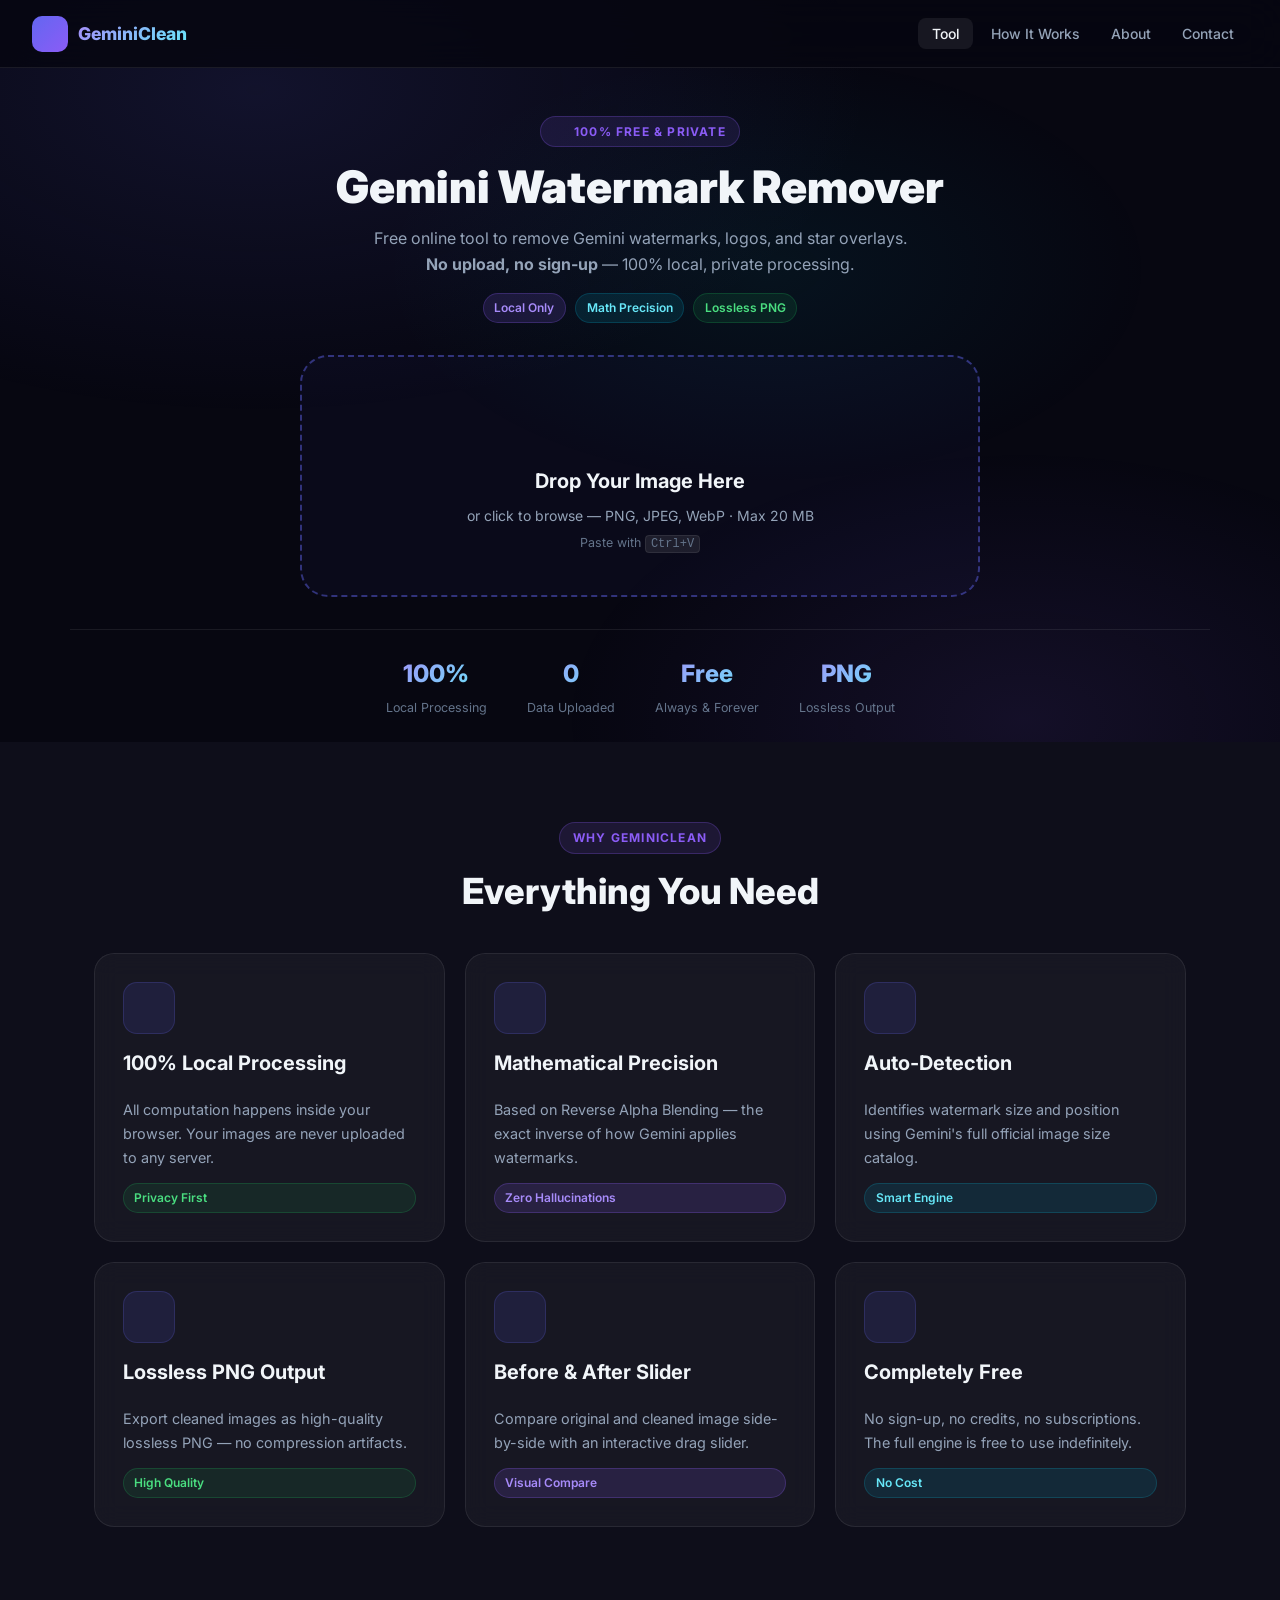
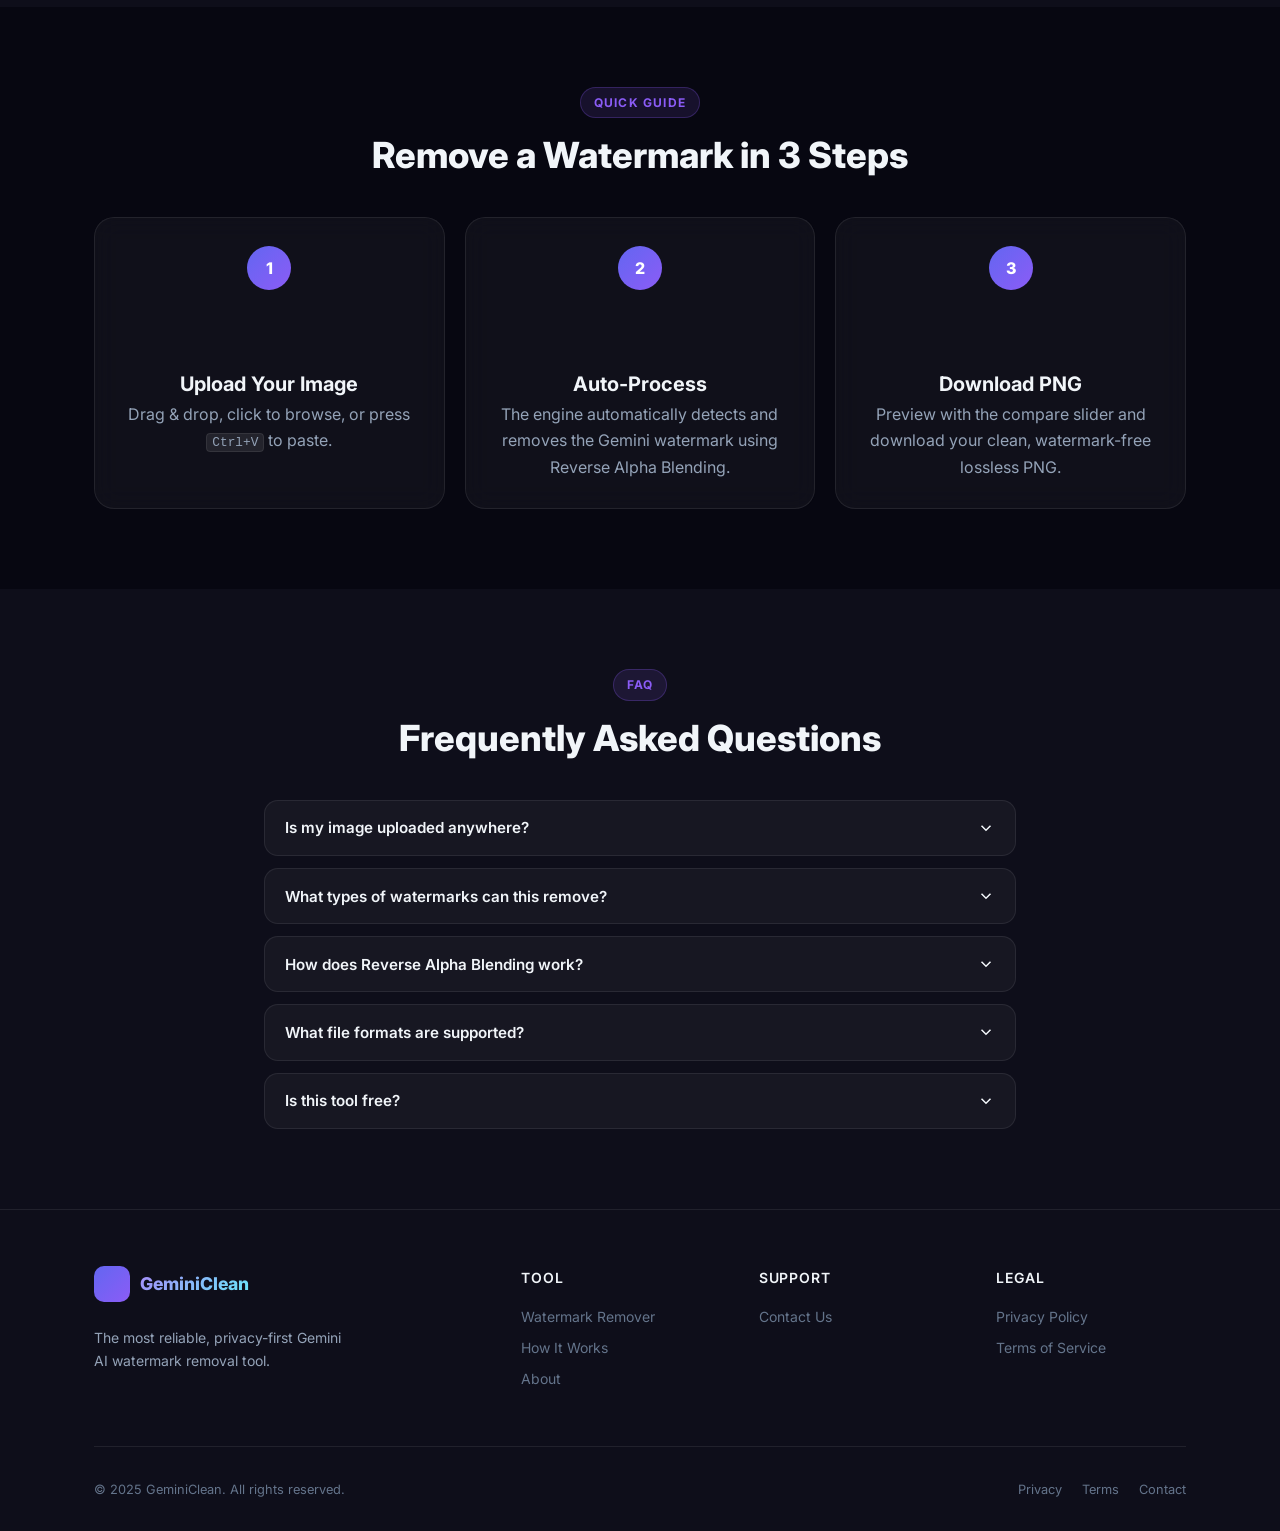
==== index.html @ 09770ba4 "Initial commit: GeminiClean watermark remover — production ready" ====
<!DOCTYPE html>
<html lang="en">
<head>
  <meta charset="UTF-8" />
  <meta name="viewport" content="width=device-width, initial-scale=1.0" />
  <title>Gemini Watermark Remover — Free Online Tool | 100% Local Processing</title>
  <meta name="description" content="Remove Google Gemini AI watermarks from your images instantly. 100% browser-side processing — your images never leave your device. Free, no sign-up." />
  <meta name="keywords" content="gemini watermark remover, remove gemini watermark, google gemini image, ai watermark remover, free watermark tool" />
  <link rel="canonical" href="https://geminiclean.online/" />
  <meta property="og:type" content="website" />
  <meta property="og:url" content="https://geminiclean.online/" />
  <meta property="og:title" content="Gemini Watermark Remover — Free Online Tool" />
  <meta property="og:description" content="Remove Google Gemini AI watermarks instantly. 100% local processing. No uploads. Free." />
  <script type="application/ld+json">{"@context":"https://schema.org","@type":"WebApplication","name":"Gemini Watermark Remover","url":"https://geminiclean.online","description":"Free online tool to remove Google Gemini AI watermarks. 100% client-side.","applicationCategory":"UtilitiesApplication","operatingSystem":"Any","offers":{"@type":"Offer","price":"0","priceCurrency":"USD"}}</script>
  <link rel="stylesheet" href="css/style.css" />
  <link rel="icon" href="images/favicon.ico" />
  <script src="https://cdn.lordicon.com/lordicon.js"></script>
  <style>
    /* ── Tool hero layout ── */
    .tool-hero { padding: 3rem 0 0; text-align: center; }
    .tool-hero h1 { font-size: clamp(1.8rem, 4vw, 2.8rem); margin-bottom: 0.75rem; }
    .tool-hero .sub { max-width: 580px; margin: 0 auto 0.5rem; font-size: 1rem; }
    .tool-hero .badges { display:flex; gap:0.6rem; justify-content:center; flex-wrap:wrap; margin:1rem 0 2rem; }

    /* ── Upload zone ── */
    #uploadArea {
      border: 2px dashed rgba(99,102,241,0.45);
      border-radius: var(--radius-xl);
      padding: 2.5rem 2rem;
      text-align: center;
      cursor: pointer;
      transition: var(--transition);
      background: rgba(99,102,241,0.04);
      max-width: 680px;
      margin: 0 auto;
    }
    #uploadArea:hover, #uploadArea.dragover {
      border-color: var(--indigo);
      background: rgba(99,102,241,0.09);
      box-shadow: var(--shadow-glow);
    }
    /* Hide native file-input — engine clicks it via uploadArea click */
    #fileInput { display: none !important; }
    #uploadArea h3 { margin: 0.75rem 0 0.35rem; color: var(--text-primary); }
    .paste-hint { font-size: 0.78rem; color: var(--text-muted); margin-top: 0.4rem; }
    /* When result is shown, hide upload zone */
    body.has-result #uploadArea { display: none; }

    /* ── Stats bar ── */
    .stats-bar { display:flex; justify-content:center; gap:2.5rem; flex-wrap:wrap; padding:1.5rem 0; border-top:1px solid var(--border); margin-top:2rem; }
    .stats-bar .stat { text-align:center; }
    .stats-bar .stat-num { font-size:1.5rem; font-weight:800; }
    .stats-bar .stat-label { font-size:0.78rem; color:var(--text-muted); }

    /* ── Result panel ── */
    #singlePreview { margin-top: 1.5rem; max-width: 860px; margin-left: auto; margin-right: auto; }
    .compare-panel {
      border-radius: var(--radius-xl);
      overflow: hidden;
      border: 1px solid var(--border);
      background: var(--bg-secondary);
      box-shadow: var(--shadow-card);
      user-select: none;
    }

    /* ── Comparison slider — critical fix ── */
    #comparisonContainer {
      position: relative;
      /* inline-block so it exactly hugs the originalImage dimensions */
      display: block;
      overflow: hidden;
      max-height: 520px;
      background: repeating-conic-gradient(#1a1a2e 0% 25%, #0e0e1a 25% 50%) 0 0 / 20px 20px;
      text-align: center; /* center inline-block child */
    }
    /* originalImage sets the container dimensions */
    #originalImage {
      display: block;
      width: 100%;
      max-height: 520px;
      height: auto;
      object-fit: contain;
      object-position: center;
    }
    /* processedOverlay clips the left portion showing the 'After' */
    #processedOverlay {
      position: absolute;
      top: 0; left: 0;
      height: 100%;
      overflow: hidden;
      border-right: 2px solid rgba(255,255,255,0.85);
      box-shadow: 2px 0 12px rgba(0,0,0,0.4);
      /* width is set to 50% by engine inline style — keep it */
    }
    /* processedImage must match originalImage rendered size exactly */
    #processedImage {
      display: block;
      /* engine sets this via inline style width — we also enforce it */
      max-width: none;
      height: 100%;
      /* object-fit contain centres it like originalImage */
      object-fit: contain;
      object-position: center;
    }
    /* Slider drag handle */
    #sliderHandle {
      position: absolute;
      top: 0; bottom: 0;
      width: 44px; margin-left: -22px;
      z-index: 20; cursor: col-resize;
      display: flex; align-items: center; justify-content: center;
    }
    .knob {
      width: 40px; height: 40px; background: #fff; border-radius: 50%;
      box-shadow: 0 2px 16px rgba(0,0,0,0.55);
      display: flex; align-items: center; justify-content: center;
      border: 2px solid rgba(99,102,241,0.4);
    }
    .compare-label {
      position: absolute; top: 12px; font-size: 0.72rem; font-weight: 700;
      background: rgba(0,0,0,0.6); color: #fff; padding: 3px 10px;
      border-radius: 20px; pointer-events: none; z-index: 30;
      backdrop-filter: blur(4px); letter-spacing: 0.04em;
    }
    .compare-label-before { right: 12px; }
    .compare-label-after  { left: 12px; }

    /* ── Action bar ── */
    .result-bar {
      display: flex; align-items: center; gap: 0.75rem;
      padding: 0.85rem 1.25rem;
      background: rgba(0,0,0,0.35); border-top: 1px solid var(--border);
      flex-wrap: wrap;
    }
    /* Hide the Chinese info spans the engine populates */
    #originalInfo, #processedInfo { display: none !important; }
    #statusMessage {
      flex: 1; font-size: 0.8rem; color: var(--text-muted);
      white-space: nowrap; overflow: hidden; text-overflow: ellipsis;
    }
    #copyBtn, #downloadBtn, #resetBtn {
      display: inline-flex !important; /* override engine hiding */
      align-items: center; gap: 6px;
      font-family: 'Inter', sans-serif; font-size: 0.82rem; font-weight: 600;
      padding: 0.5rem 1.1rem; border-radius: var(--radius-md);
      cursor: pointer; transition: var(--transition); border: none;
      white-space: nowrap;
    }
    /* Engine sets display:none via inline style — use visibility trick when hidden */
    #copyBtn[style*="display: none"],
    #downloadBtn[style*="display: none"] { display: none !important; }
    #copyBtn    { background: rgba(99,102,241,0.18); color: #a78bfa; border: 1px solid rgba(99,102,241,0.3); }
    #downloadBtn{ background: var(--grad-btn); color: #fff; }
    #resetBtn   { background: rgba(255,255,255,0.06); color: var(--text-secondary); border: 1px solid var(--border); }
    #copyBtn:hover    { background: rgba(99,102,241,0.32); }
    #downloadBtn:hover{ transform: translateY(-1px); box-shadow: 0 6px 20px rgba(99,102,241,0.5); }
    #resetBtn:hover   { background: rgba(255,255,255,0.12); color: var(--text-primary); }

    /* ── Loading overlay ── */
    #loadingOverlay {
      position: fixed; inset: 0; background: rgba(7,7,17,0.82);
      backdrop-filter: blur(8px); z-index: 9000;
      display: none; align-items: center; justify-content: center;
      flex-direction: column; gap: 1rem;
    }
    #loadingOverlay.active, #loadingOverlay:not(.hidden) { display: flex; }
    .spinner {
      width: 52px; height: 52px; border-radius: 50%;
      border: 3px solid rgba(99,102,241,0.2);
      border-top-color: #6366f1;
      animation: spin 0.8s linear infinite;
    }
    @keyframes spin { to { transform: rotate(360deg); } }

    /* ══ PREVIEW CARD ══ */
    #previewCard { max-width: 680px; margin: 0 auto; }
    .pcard {
      position: relative;
      background: rgba(255,255,255,0.06);
      border: 1px solid rgba(255,255,255,0.12);
      border-radius: 20px;
      overflow: hidden;
      box-shadow: 0 24px 64px rgba(0,0,0,0.5);
      backdrop-filter: blur(12px);
    }
    /* Close × button */
    .pcard-close {
      position: absolute; top: 12px; right: 12px; z-index: 10;
      width: 32px; height: 32px; border-radius: 50%;
      background: rgba(0,0,0,0.5); border: none; cursor: pointer;
      display: flex; align-items: center; justify-content: center;
      color: #fff; transition: background 0.2s;
    }
    .pcard-close:hover { background: rgba(239,68,68,0.75); }
    /* Image area */
    .pcard-img-wrap {
      position: relative;
      background: repeating-conic-gradient(#111 0% 25%, #1a1a1a 25% 50%) 0 0 / 16px 16px;
      min-height: 220px;
      display: flex; align-items: center; justify-content: center;
      overflow: hidden;
    }
    #pcardDisplay {
      display: block; max-width: 100%; max-height: 520px;
      height: auto; object-fit: contain;
    }
    /* In-card processing overlay */
    .pcard-processing {
      position: absolute; inset: 0;
      background: rgba(7,7,17,0.72); backdrop-filter: blur(4px);
      display: flex; flex-direction: column;
      align-items: center; justify-content: center; gap: 12px;
      color: var(--text-secondary); font-size: 0.875rem;
    }
    .pcard-spinner {
      width: 40px; height: 40px; border-radius: 50%;
      border: 3px solid rgba(99,102,241,0.25);
      border-top-color: #6366f1;
      animation: spin 0.75s linear infinite;
    }
    /* Before / After toggle */
    .pcard-toggle {
      display: flex; align-items: center; justify-content: center;
      gap: 6px; padding: 12px 16px;
      background: rgba(0,0,0,0.2); border-top: 1px solid rgba(255,255,255,0.06);
    }
    .pcard-toggle-btn {
      padding: 6px 22px; border-radius: 20px;
      font-size: 0.82rem; font-weight: 600; cursor: pointer;
      border: 1px solid rgba(255,255,255,0.15);
      background: transparent; color: var(--text-secondary);
      transition: all 0.2s;
    }
    .pcard-toggle-btn.active {
      background: #fff; color: #111; border-color: transparent;
    }
    /* Action buttons row */
    .pcard-actions {
      display: flex; align-items: center; justify-content: center;
      gap: 10px; padding: 14px 16px; flex-wrap: wrap;
      background: rgba(0,0,0,0.25); border-top: 1px solid rgba(255,255,255,0.06);
    }
    .pcard-btn {
      display: inline-flex; align-items: center; gap: 7px;
      padding: 9px 18px; border-radius: 10px; font-size: 0.83rem;
      font-weight: 600; cursor: pointer; transition: all 0.2s;
      border: 1px solid rgba(255,255,255,0.12);
      background: rgba(255,255,255,0.07); color: var(--text-primary);
      font-family: 'Inter', sans-serif;
    }
    .pcard-btn:hover { background: rgba(255,255,255,0.14); transform: translateY(-1px); }
    .pcard-btn-primary {
      background: var(--grad-btn); color: #fff; border-color: transparent;
    }
    .pcard-btn-primary:hover { box-shadow: 0 6px 20px rgba(99,102,241,0.45); }


  </style>

</head>
<body>
<div class="bg-mesh"></div>

<!-- NAVBAR -->
<nav class="navbar" role="navigation" aria-label="Main navigation">
  <a href="index.html" class="nav-logo">
    <div class="nav-logo-icon">
      <lord-icon src="https://cdn.lordicon.com/dxjqoygy.json" trigger="loop" delay="2000" colors="primary:#ffffff" style="width:22px;height:22px"></lord-icon>
    </div>
    <span>GeminiClean</span>
  </a>
  <ul class="nav-links" id="navLinks" role="list">
    <li><a href="index.html" class="active">Tool</a></li>
    <li><a href="how-it-works.html">How It Works</a></li>
    <li><a href="about.html">About</a></li>
    <li><a href="contact.html">Contact</a></li>
  </ul>
  <button class="nav-hamburger" id="navHamburger" aria-label="Toggle menu"><span></span><span></span><span></span></button>
</nav>

<main class="page-wrap" id="mainContent">

  <!-- ══ HERO ══ -->
  <section class="tool-hero container" aria-labelledby="heroHeading">
    <div class="animate-fade-up">
      <span class="section-label">
        <lord-icon src="https://cdn.lordicon.com/dxjqoygy.json" trigger="loop" delay="3000" colors="primary:#a78bfa" style="width:14px;height:14px"></lord-icon>
        100% Free &amp; Private
      </span>
    </div>
    <h1 id="heroHeading" class="animate-fade-up delay-1">Gemini Watermark Remover</h1>
    <p class="sub animate-fade-up delay-2">
      Free online tool to remove Gemini watermarks, logos, and star overlays.<br>
      <strong>No upload, no sign-up</strong> — 100% local, private processing.
    </p>
    <div class="badges animate-fade-up delay-3">
      <span class="badge badge-purple">Local Only</span>
      <span class="badge badge-cyan">Math Precision</span>
      <span class="badge badge-green">Lossless PNG</span>
    </div>

    <!-- ══ UPLOAD ZONE — id="uploadArea" required by engine ══ -->
    <div id="uploadArea" class="animate-fade-up delay-4" role="button" tabindex="0" aria-label="Upload image to remove Gemini watermark">
      <input type="file" id="fileInput" accept="image/jpeg,image/png,image/webp" aria-label="Select image file" />
      <lord-icon src="https://cdn.lordicon.com/wloilxuq.json" trigger="hover" colors="primary:#6366f1,secondary:#8b5cf6" style="width:56px;height:56px;margin:0 auto;pointer-events:none;"></lord-icon>
      <h3>Drop Your Image Here</h3>
      <p style="font-size:0.875rem;color:var(--text-secondary);">or click to browse — PNG, JPEG, WebP · Max 20 MB</p>
      <p class="paste-hint">Paste with <kbd style="background:rgba(255,255,255,0.08);border:1px solid var(--border);border-radius:4px;padding:1px 5px;font-size:0.75rem;">Ctrl+V</kbd></p>
    </div>

    <!-- ══ Engine DOM (hidden — engine needs these IDs) ══ -->
    <div id="singlePreview" style="display:none; position:absolute; pointer-events:none; opacity:0; width:1px; height:1px; overflow:hidden;">
      <img id="originalImage" alt="" />
      <div id="processedOverlay" style="width:50%;">
        <img id="processedImage" alt="" />
      </div>
      <div id="sliderHandle" style="left:50%;"></div>
      <span id="originalInfo"></span>
      <span id="processedInfo"></span>
      <span id="statusMessage"></span>
      <button id="copyBtn">Copy</button>
      <button id="downloadBtn">Download</button>
      <button id="resetBtn">Reset</button>
    </div>

    <!-- ══ OUR BEAUTIFUL PREVIEW CARD (replaces upload zone visually) ══ -->
    <div id="previewCard" style="display:none;" class="animate-fade-up">
      <div class="pcard">
        <!-- Close / reset button -->
        <button class="pcard-close" id="pcardClose" title="Remove image">
          <svg width="16" height="16" viewBox="0 0 24 24" fill="none" stroke="currentColor" stroke-width="2.5"><line x1="18" y1="6" x2="6" y2="18"/><line x1="6" y1="6" x2="18" y2="18"/></svg>
        </button>
        <!-- Image display area -->
        <div class="pcard-img-wrap" id="pcardImgWrap">
          <img id="pcardDisplay" alt="Image preview" draggable="false" />
          <!-- Processing spinner inside card -->
          <div class="pcard-processing" id="pcardProcessing">
            <div class="pcard-spinner"></div>
            <span>Removing watermark…</span>
          </div>
        </div>
        <!-- Before / After toggle -->
        <div class="pcard-toggle" id="pcardToggle" style="display:none;">
          <button class="pcard-toggle-btn active" id="pcardBefore" data-mode="before">Before</button>
          <button class="pcard-toggle-btn" id="pcardAfter" data-mode="after">After</button>
        </div>
        <!-- Action buttons -->
        <div class="pcard-actions" id="pcardActions" style="display:none;">
          <button class="pcard-btn pcard-btn-primary" id="pcardDownload">
            <svg width="16" height="16" viewBox="0 0 24 24" fill="none" stroke="currentColor" stroke-width="2"><path d="M21 15v4a2 2 0 01-2 2H5a2 2 0 01-2-2v-4"/><polyline points="7 10 12 15 17 10"/><line x1="12" y1="15" x2="12" y2="3"/></svg>
            Free download
          </button>
          <button class="pcard-btn" id="pcardCopy">
            <svg width="16" height="16" viewBox="0 0 24 24" fill="none" stroke="currentColor" stroke-width="2"><rect x="9" y="9" width="13" height="13" rx="2"/><path d="M5 15H4a2 2 0 01-2-2V4a2 2 0 012-2h9a2 2 0 012 2v1"/></svg>
            Copy image
          </button>
          <button class="pcard-btn" id="pcardAddMore">
            <svg width="16" height="16" viewBox="0 0 24 24" fill="none" stroke="currentColor" stroke-width="2"><line x1="12" y1="5" x2="12" y2="19"/><line x1="5" y1="12" x2="19" y2="12"/></svg>
            Add more
          </button>
        </div>
      </div>
    </div>

    <!-- Stats -->
    <div class="stats-bar animate-fade-up">
      <div class="stat"><div class="stat-num gradient-text">100%</div><div class="stat-label">Local Processing</div></div>
      <div class="stat"><div class="stat-num gradient-text">0</div><div class="stat-label">Data Uploaded</div></div>
      <div class="stat"><div class="stat-num gradient-text">Free</div><div class="stat-label">Always &amp; Forever</div></div>
      <div class="stat"><div class="stat-num gradient-text">PNG</div><div class="stat-label">Lossless Output</div></div>
    </div>
  </section>

  <!-- ══ FEATURES ══ -->
  <section class="section" style="background:var(--bg-secondary);" aria-labelledby="featuresHeading">
    <div class="container">
      <div style="text-align:center;margin-bottom:2.5rem;">
        <span class="section-label">Why GeminiClean</span>
        <h2 id="featuresHeading">Everything You Need</h2>
      </div>
      <div class="feature-grid">
        <div class="glass-card feature-card reveal">
          <div class="feature-icon-wrap"><lord-icon src="https://cdn.lordicon.com/ndydpcaq.json" trigger="hover" colors="primary:#6366f1" style="width:28px;height:28px"></lord-icon></div>
          <h3>100% Local Processing</h3>
          <p>All computation happens inside your browser. Your images are never uploaded to any server.</p>
          <span class="badge badge-green">Privacy First</span>
        </div>
        <div class="glass-card feature-card reveal delay-1">
          <div class="feature-icon-wrap"><lord-icon src="https://cdn.lordicon.com/dxjqoygy.json" trigger="hover" colors="primary:#8b5cf6" style="width:28px;height:28px"></lord-icon></div>
          <h3>Mathematical Precision</h3>
          <p>Based on Reverse Alpha Blending — the exact inverse of how Gemini applies watermarks.</p>
          <span class="badge badge-purple">Zero Hallucinations</span>
        </div>
        <div class="glass-card feature-card reveal delay-2">
          <div class="feature-icon-wrap"><lord-icon src="https://cdn.lordicon.com/hwjcdmbl.json" trigger="hover" colors="primary:#06b6d4" style="width:28px;height:28px"></lord-icon></div>
          <h3>Auto-Detection</h3>
          <p>Identifies watermark size and position using Gemini's full official image size catalog.</p>
          <span class="badge badge-cyan">Smart Engine</span>
        </div>
        <div class="glass-card feature-card reveal">
          <div class="feature-icon-wrap"><lord-icon src="https://cdn.lordicon.com/xcrjfuzb.json" trigger="hover" colors="primary:#6366f1" style="width:28px;height:28px"></lord-icon></div>
          <h3>Lossless PNG Output</h3>
          <p>Export cleaned images as high-quality lossless PNG — no compression artifacts.</p>
          <span class="badge badge-green">High Quality</span>
        </div>
        <div class="glass-card feature-card reveal delay-1">
          <div class="feature-icon-wrap"><lord-icon src="https://cdn.lordicon.com/rqsvgwti.json" trigger="hover" colors="primary:#8b5cf6" style="width:28px;height:28px"></lord-icon></div>
          <h3>Before &amp; After Slider</h3>
          <p>Compare original and cleaned image side-by-side with an interactive drag slider.</p>
          <span class="badge badge-purple">Visual Compare</span>
        </div>
        <div class="glass-card feature-card reveal delay-2">
          <div class="feature-icon-wrap"><lord-icon src="https://cdn.lordicon.com/oqdmuxru.json" trigger="hover" colors="primary:#06b6d4" style="width:28px;height:28px"></lord-icon></div>
          <h3>Completely Free</h3>
          <p>No sign-up, no credits, no subscriptions. The full engine is free to use indefinitely.</p>
          <span class="badge badge-cyan">No Cost</span>
        </div>
      </div>
    </div>
  </section>

  <!-- ══ HOW TO USE ══ -->
  <section class="section" aria-labelledby="stepsHeading">
    <div class="container">
      <div style="text-align:center;margin-bottom:2.5rem;">
        <span class="section-label">Quick Guide</span>
        <h2 id="stepsHeading">Remove a Watermark in 3 Steps</h2>
      </div>
      <div class="steps-grid">
        <div class="glass-card step-card reveal">
          <div class="step-number">1</div>
          <lord-icon src="https://cdn.lordicon.com/wloilxuq.json" trigger="in" colors="primary:#6366f1" style="width:48px;height:48px;margin:0 auto 0.85rem;"></lord-icon>
          <h3>Upload Your Image</h3>
          <p>Drag &amp; drop, click to browse, or press <kbd style="background:rgba(255,255,255,0.08);border:1px solid var(--border);border-radius:4px;padding:1px 5px;font-size:0.8rem;">Ctrl+V</kbd> to paste.</p>
        </div>
        <div class="glass-card step-card reveal delay-1">
          <div class="step-number">2</div>
          <lord-icon src="https://cdn.lordicon.com/dxjqoygy.json" trigger="in" delay="300" colors="primary:#8b5cf6" style="width:48px;height:48px;margin:0 auto 0.85rem;"></lord-icon>
          <h3>Auto-Process</h3>
          <p>The engine automatically detects and removes the Gemini watermark using Reverse Alpha Blending.</p>
        </div>
        <div class="glass-card step-card reveal delay-2">
          <div class="step-number">3</div>
          <lord-icon src="https://cdn.lordicon.com/xcrjfuzb.json" trigger="in" delay="600" colors="primary:#06b6d4" style="width:48px;height:48px;margin:0 auto 0.85rem;"></lord-icon>
          <h3>Download PNG</h3>
          <p>Preview with the compare slider and download your clean, watermark-free lossless PNG.</p>
        </div>
      </div>
    </div>
  </section>

  <!-- ══ FAQ ══ -->
  <section class="section" style="background:var(--bg-secondary);" aria-labelledby="faqHeading">
    <div class="container" style="max-width:800px;">
      <div style="text-align:center;margin-bottom:2.5rem;">
        <span class="section-label">FAQ</span>
        <h2 id="faqHeading">Frequently Asked Questions</h2>
      </div>
      <div class="faq-list">
        <div class="faq-item">
          <button class="faq-question" aria-expanded="false">Is my image uploaded anywhere?<svg class="faq-chevron" width="18" height="18" viewBox="0 0 24 24" fill="none" stroke="currentColor" stroke-width="2"><polyline points="6 9 12 15 18 9"/></svg></button>
          <div class="faq-answer"><p>No. All processing happens 100% inside your browser using Canvas API and Web Workers. Your images never leave your device.</p></div>
        </div>
        <div class="faq-item">
          <button class="faq-question" aria-expanded="false">What types of watermarks can this remove?<svg class="faq-chevron" width="18" height="18" viewBox="0 0 24 24" fill="none" stroke="currentColor" stroke-width="2"><polyline points="6 9 12 15 18 9"/></svg></button>
          <div class="faq-answer"><p>This specifically targets the visible semi-transparent Google Gemini sparkle watermark in the bottom-right corner of Gemini-generated images. It does not remove invisible SynthID watermarks.</p></div>
        </div>
        <div class="faq-item">
          <button class="faq-question" aria-expanded="false">How does Reverse Alpha Blending work?<svg class="faq-chevron" width="18" height="18" viewBox="0 0 24 24" fill="none" stroke="currentColor" stroke-width="2"><polyline points="6 9 12 15 18 9"/></svg></button>
          <div class="faq-answer"><p>Gemini applies its watermark using: <code>watermarked = α × logo + (1−α) × original</code>. Since the logo and alpha are known, we solve: <code>original = (watermarked − α × logo) / (1−α)</code>. Mathematically exact — not AI-guessing.</p></div>
        </div>
        <div class="faq-item">
          <button class="faq-question" aria-expanded="false">What file formats are supported?<svg class="faq-chevron" width="18" height="18" viewBox="0 0 24 24" fill="none" stroke="currentColor" stroke-width="2"><polyline points="6 9 12 15 18 9"/></svg></button>
          <div class="faq-answer"><p>Upload PNG, JPEG, or WebP. Output is always lossless PNG.</p></div>
        </div>
        <div class="faq-item">
          <button class="faq-question" aria-expanded="false">Is this tool free?<svg class="faq-chevron" width="18" height="18" viewBox="0 0 24 24" fill="none" stroke="currentColor" stroke-width="2"><polyline points="6 9 12 15 18 9"/></svg></button>
          <div class="faq-answer"><p>Yes, completely free. No account, no subscription, no usage limits.</p></div>
        </div>
      </div>
    </div>
  </section>

</main>

<footer class="footer" role="contentinfo">
  <div class="container">
    <div class="footer-grid">
      <div class="footer-brand">
        <a href="index.html" class="nav-logo" style="display:inline-flex;margin-bottom:0.75rem;">
          <div class="nav-logo-icon"><lord-icon src="https://cdn.lordicon.com/dxjqoygy.json" trigger="loop" delay="2000" colors="primary:#ffffff" style="width:18px;height:18px"></lord-icon></div>
          <span>GeminiClean</span>
        </a>
        <p>The most reliable, privacy-first Gemini AI watermark removal tool.</p>
      </div>
      <div class="footer-col"><h4>Tool</h4><a href="index.html">Watermark Remover</a><a href="how-it-works.html">How It Works</a><a href="about.html">About</a></div>
      <div class="footer-col"><h4>Support</h4><a href="contact.html">Contact Us</a></div>
      <div class="footer-col"><h4>Legal</h4><a href="privacy-policy.html">Privacy Policy</a><a href="terms.html">Terms of Service</a></div>
    </div>
    <div class="footer-bottom">
      <span>&copy; 2025 GeminiClean. All rights reserved.</span>
      <div style="display:flex;gap:1.25rem;"><a href="privacy-policy.html">Privacy</a><a href="terms.html">Terms</a><a href="contact.html">Contact</a></div>
    </div>
  </div>
</footer>

<!-- Loading overlay — engine toggles class "active" -->
<div id="loadingOverlay">
  <div class="spinner"></div>
  <p style="color:var(--text-secondary);font-size:0.875rem;">Processing locally…</p>
</div>

<div id="toastContainer" class="toast-container"></div>

<!-- Real GWR engine (built from GargantuaX/gemini-watermark-remover) -->
<script src="js/gwr-engine.js"></script>
<!-- Our UI helpers (navbar, FAQ, paste) -->
<script src="js/ui.js"></script>
</body>
</html>
---- css/style.css ----
/* =====================================================
   GEMINI WATERMARK REMOVER — Global Design System
   ===================================================== */

@import url('https://fonts.googleapis.com/css2?family=Inter:wght@300;400;500;600;700;800;900&display=swap');

/* ---- CSS Variables ---- */
:root {
  --bg-primary: #070711;
  --bg-secondary: #0e0e1a;
  --bg-card: rgba(255, 255, 255, 0.04);
  --bg-card-hover: rgba(255, 255, 255, 0.07);
  --border: rgba(255, 255, 255, 0.08);
  --border-hover: rgba(255, 255, 255, 0.18);

  --purple: #7c3aed;
  --indigo: #6366f1;
  --cyan: #06b6d4;
  --violet: #8b5cf6;
  --pink: #ec4899;

  --grad-primary: linear-gradient(135deg, #6366f1 0%, #8b5cf6 50%, #06b6d4 100%);
  --grad-btn: linear-gradient(135deg, #6366f1, #8b5cf6);
  --grad-text: linear-gradient(135deg, #a78bfa, #67e8f9);

  --text-primary: #f1f5f9;
  --text-secondary: #94a3b8;
  --text-muted: #64748b;

  --radius-sm: 8px;
  --radius-md: 14px;
  --radius-lg: 20px;
  --radius-xl: 28px;

  --shadow-glow: 0 0 40px rgba(99, 102, 241, 0.25);
  --shadow-card: 0 4px 24px rgba(0, 0, 0, 0.4);
  --transition: all 0.25s cubic-bezier(0.4, 0, 0.2, 1);
}

/* ---- Reset ---- */
*, *::before, *::after { box-sizing: border-box; margin: 0; padding: 0; }
html { scroll-behavior: smooth; }
body {
  font-family: 'Inter', sans-serif;
  background: var(--bg-primary);
  color: var(--text-primary);
  line-height: 1.65;
  min-height: 100vh;
  overflow-x: hidden;
}
img, lord-icon { display: block; }
a { color: var(--indigo); text-decoration: none; transition: var(--transition); }
a:hover { color: var(--violet); }
ul { list-style: none; }

/* ---- Scrollbar ---- */
::-webkit-scrollbar { width: 6px; }
::-webkit-scrollbar-track { background: var(--bg-primary); }
::-webkit-scrollbar-thumb { background: var(--purple); border-radius: 99px; }

/* ========================
   ANIMATED BG GRADIENT
   ======================== */
.bg-mesh {
  position: fixed;
  inset: 0;
  z-index: 0;
  background:
    radial-gradient(ellipse 80% 60% at 20% 10%, rgba(99,102,241,0.12) 0%, transparent 60%),
    radial-gradient(ellipse 60% 50% at 80% 80%, rgba(139,92,246,0.10) 0%, transparent 60%),
    radial-gradient(ellipse 50% 40% at 60% 30%, rgba(6,182,212,0.07) 0%, transparent 60%);
  pointer-events: none;
}

/* ========================
   NAVBAR
   ======================== */
.navbar {
  position: sticky;
  top: 0;
  z-index: 1000;
  background: rgba(7, 7, 17, 0.85);
  backdrop-filter: blur(20px);
  -webkit-backdrop-filter: blur(20px);
  border-bottom: 1px solid var(--border);
  padding: 0 2rem;
  height: 68px;
  display: flex;
  align-items: center;
  justify-content: space-between;
}

.nav-logo {
  display: flex;
  align-items: center;
  gap: 10px;
  font-weight: 800;
  font-size: 1.1rem;
  color: var(--text-primary);
  text-decoration: none;
}
.nav-logo-icon {
  width: 36px;
  height: 36px;
  background: var(--grad-btn);
  border-radius: 10px;
  display: flex;
  align-items: center;
  justify-content: center;
}
.nav-logo span { background: var(--grad-text); -webkit-background-clip: text; -webkit-text-fill-color: transparent; background-clip: text; }

.nav-links {
  display: flex;
  align-items: center;
  gap: 0.25rem;
}
.nav-links a {
  color: var(--text-secondary);
  font-size: 0.875rem;
  font-weight: 500;
  padding: 0.45rem 0.85rem;
  border-radius: var(--radius-sm);
  transition: var(--transition);
  text-decoration: none;
}
.nav-links a:hover, .nav-links a.active {
  color: var(--text-primary);
  background: var(--bg-card-hover);
}

.nav-cta {
  background: var(--grad-btn);
  color: #fff !important;
  padding: 0.45rem 1.1rem !important;
  border-radius: var(--radius-sm) !important;
  font-weight: 600 !important;
}
.nav-cta:hover { opacity: 0.88; transform: translateY(-1px); }

/* Hamburger */
.nav-hamburger { display: none; flex-direction: column; gap: 5px; cursor: pointer; padding: 4px; }
.nav-hamburger span { display: block; width: 22px; height: 2px; background: var(--text-primary); border-radius: 2px; transition: var(--transition); }

/* ========================
   LAYOUT WRAPPERS
   ======================== */
.page-wrap { position: relative; z-index: 1; min-height: calc(100vh - 68px); }
.container { max-width: 1140px; margin: 0 auto; padding: 0 1.5rem; }
.section { padding: 5rem 0; }
.section-sm { padding: 3rem 0; }

/* ========================
   TYPOGRAPHY
   ======================== */
.gradient-text { background: var(--grad-text); -webkit-background-clip: text; -webkit-text-fill-color: transparent; background-clip: text; }
.section-label {
  display: inline-flex; align-items: center; gap: 6px;
  font-size: 0.75rem; font-weight: 700; letter-spacing: 0.1em; text-transform: uppercase;
  color: var(--violet); background: rgba(139,92,246,0.12); border: 1px solid rgba(139,92,246,0.25);
  padding: 0.3rem 0.8rem; border-radius: 99px; margin-bottom: 1rem;
}
h1 { font-size: clamp(2rem, 5vw, 3.5rem); font-weight: 900; line-height: 1.1; }
h2 { font-size: clamp(1.5rem, 3vw, 2.25rem); font-weight: 800; line-height: 1.2; }
h3 { font-size: 1.25rem; font-weight: 700; }
h4 { font-size: 1rem; font-weight: 600; }
p { color: var(--text-secondary); }

/* ========================
   BUTTONS
   ======================== */
.btn {
  display: inline-flex; align-items: center; gap: 8px;
  padding: 0.75rem 1.75rem;
  border-radius: var(--radius-md);
  font-family: 'Inter', sans-serif;
  font-size: 0.9rem; font-weight: 600;
  border: none; cursor: pointer;
  transition: var(--transition); text-decoration: none;
}
.btn-primary {
  background: var(--grad-btn);
  color: #fff;
  box-shadow: 0 4px 20px rgba(99,102,241,0.4);
}
.btn-primary:hover { transform: translateY(-2px); box-shadow: 0 8px 32px rgba(99,102,241,0.5); color: #fff; }
.btn-secondary {
  background: var(--bg-card);
  color: var(--text-primary);
  border: 1px solid var(--border);
}
.btn-secondary:hover { background: var(--bg-card-hover); border-color: var(--border-hover); color: var(--text-primary); }
.btn-lg { padding: 0.95rem 2.2rem; font-size: 1rem; }
.btn-sm { padding: 0.5rem 1.1rem; font-size: 0.8rem; }

/* ========================
   GLASS CARDS
   ======================== */
.glass-card {
  background: var(--bg-card);
  border: 1px solid var(--border);
  border-radius: var(--radius-lg);
  backdrop-filter: blur(12px);
  -webkit-backdrop-filter: blur(12px);
  transition: var(--transition);
}
.glass-card:hover { border-color: var(--border-hover); background: var(--bg-card-hover); }

/* ========================
   FEATURE CARDS (icon + title + desc)
   ======================== */
.feature-grid {
  display: grid;
  grid-template-columns: repeat(auto-fit, minmax(280px, 1fr));
  gap: 1.25rem;
}
.feature-card {
  padding: 1.75rem;
  display: flex;
  flex-direction: column;
  gap: 0.85rem;
}
.feature-icon-wrap {
  width: 52px; height: 52px;
  background: rgba(99,102,241,0.12);
  border: 1px solid rgba(99,102,241,0.2);
  border-radius: var(--radius-md);
  display: flex; align-items: center; justify-content: center;
  flex-shrink: 0;
}
.feature-card h3 { color: var(--text-primary); margin-bottom: 0.25rem; }
.feature-card p { font-size: 0.9rem; }

/* ========================
   STEPS
   ======================== */
.steps-grid { display: grid; grid-template-columns: repeat(auto-fit, minmax(220px, 1fr)); gap: 1.25rem; }
.step-card { padding: 1.75rem; text-align: center; }
.step-number {
  width: 44px; height: 44px;
  background: var(--grad-btn);
  border-radius: 50%;
  display: flex; align-items: center; justify-content: center;
  font-weight: 800; font-size: 1rem; color: #fff;
  margin: 0 auto 1rem;
}

/* ========================
   UPLOAD ZONE
   ======================== */
.upload-zone {
  border: 2px dashed rgba(99,102,241,0.4);
  border-radius: var(--radius-xl);
  padding: 4rem 2rem;
  text-align: center;
  cursor: pointer;
  transition: var(--transition);
  background: rgba(99,102,241,0.04);
  position: relative;
}
.upload-zone:hover, .upload-zone.dragover {
  border-color: var(--indigo);
  background: rgba(99,102,241,0.08);
  box-shadow: var(--shadow-glow);
}
.upload-zone input[type="file"] { display: none; }
.upload-zone h3 { margin: 1rem 0 0.5rem; color: var(--text-primary); }
.upload-zone p { font-size: 0.875rem; }

/* ========================
   COMPARE SLIDER
   ======================== */
.compare-wrap {
  position: relative;
  width: 100%;
  max-width: 700px;
  margin: 0 auto;
  border-radius: var(--radius-lg);
  overflow: hidden;
  user-select: none;
  box-shadow: var(--shadow-card);
  border: 1px solid var(--border);
}
.compare-wrap img { display: block; width: 100%; height: auto; }
.compare-after {
  position: absolute; top: 0; left: 0;
  width: 50%; overflow: hidden; height: 100%;
}
.compare-after img { width: auto; max-width: none; }
.compare-handle {
  position: absolute; top: 0; left: 50%; transform: translateX(-50%);
  width: 44px; height: 100%;
  cursor: ew-resize;
  display: flex; align-items: center; justify-content: center;
}
.compare-line { position: absolute; top: 0; left: 50%; width: 2px; height: 100%; background: #fff; transform: translateX(-50%); }
.compare-knob {
  width: 44px; height: 44px;
  background: #fff;
  border-radius: 50%;
  display: flex; align-items: center; justify-content: center;
  box-shadow: 0 2px 12px rgba(0,0,0,0.4);
  z-index: 2;
}
.compare-knob svg { fill: var(--indigo); }

/* ========================
   PROGRESS BAR
   ======================== */
.progress-bar-wrap { height: 6px; background: var(--border); border-radius: 99px; overflow: hidden; }
.progress-bar-fill { height: 100%; border-radius: 99px; background: var(--grad-btn); transition: width 0.3s ease; }

/* ========================
   ALERTS / NOTICE BOXES
   ======================== */
.alert {
  display: flex; gap: 0.85rem; align-items: flex-start;
  padding: 1rem 1.25rem;
  border-radius: var(--radius-md);
  border-left: 3px solid;
  font-size: 0.875rem;
}
.alert-warning { background: rgba(251,191,36,0.08); border-color: #f59e0b; }
.alert-info { background: rgba(6,182,212,0.08); border-color: var(--cyan); }
.alert-success { background: rgba(34,197,94,0.08); border-color: #22c55e; }
.alert strong { color: var(--text-primary); }

/* ========================
   BADGE / TAG
   ======================== */
.badge {
  display: inline-flex; align-items: center; gap: 5px;
  font-size: 0.75rem; font-weight: 600;
  padding: 0.25rem 0.65rem;
  border-radius: 99px;
}
.badge-purple { background: rgba(139,92,246,0.15); color: #a78bfa; border: 1px solid rgba(139,92,246,0.25); }
.badge-cyan { background: rgba(6,182,212,0.12); color: #67e8f9; border: 1px solid rgba(6,182,212,0.2); }
.badge-green { background: rgba(34,197,94,0.1); color: #4ade80; border: 1px solid rgba(34,197,94,0.2); }

/* ========================
   FAQ ACCORDION
   ======================== */
.faq-list { display: flex; flex-direction: column; gap: 0.75rem; }
.faq-item {
  background: var(--bg-card);
  border: 1px solid var(--border);
  border-radius: var(--radius-md);
  overflow: hidden;
}
.faq-question {
  width: 100%; background: none; border: none; color: var(--text-primary);
  font-family: 'Inter', sans-serif; font-size: 0.95rem; font-weight: 600;
  text-align: left; padding: 1.1rem 1.25rem;
  display: flex; align-items: center; justify-content: space-between;
  cursor: pointer; transition: var(--transition);
  gap: 1rem;
}
.faq-question:hover { color: var(--violet); }
.faq-chevron { flex-shrink: 0; transition: transform 0.3s ease; }
.faq-item.open .faq-chevron { transform: rotate(180deg); }
.faq-answer { max-height: 0; overflow: hidden; transition: max-height 0.35s ease, padding 0.25s ease; padding: 0 1.25rem; }
.faq-answer p { font-size: 0.9rem; padding-bottom: 1rem; }
.faq-item.open .faq-answer { max-height: 400px; }

/* ========================
   TABLE
   ======================== */
.data-table { width: 100%; border-collapse: collapse; font-size: 0.875rem; }
.data-table th { color: var(--text-muted); font-weight: 600; text-align: left; padding: 0.75rem 1rem; border-bottom: 1px solid var(--border); }
.data-table td { padding: 0.85rem 1rem; border-bottom: 1px solid rgba(255,255,255,0.04); color: var(--text-secondary); }
.data-table tr:hover td { background: var(--bg-card); }

/* ========================
   CONTACT FORM
   ======================== */
.form-group { display: flex; flex-direction: column; gap: 0.5rem; }
.form-label { font-size: 0.85rem; font-weight: 600; color: var(--text-secondary); }
.form-input, .form-textarea, .form-select {
  background: rgba(255,255,255,0.04);
  border: 1px solid var(--border);
  border-radius: var(--radius-sm);
  color: var(--text-primary);
  font-family: 'Inter', sans-serif;
  font-size: 0.9rem;
  padding: 0.75rem 1rem;
  transition: var(--transition);
  outline: none; width: 100%;
}
.form-input:focus, .form-textarea:focus { border-color: var(--indigo); box-shadow: 0 0 0 3px rgba(99,102,241,0.15); }
.form-textarea { min-height: 140px; resize: vertical; }
.form-input::placeholder, .form-textarea::placeholder { color: var(--text-muted); }

/* ========================
   HERO SECTION
   ======================== */
.hero {
  padding: 6rem 0 4rem;
  text-align: center;
}
.hero-badge { margin-bottom: 1.5rem; }
.hero h1 { margin-bottom: 1.25rem; }
.hero p { max-width: 580px; margin: 0 auto 2.5rem; font-size: 1.05rem; }
.hero-actions { display: flex; gap: 1rem; justify-content: center; flex-wrap: wrap; }
.hero-stats {
  display: flex; justify-content: center; flex-wrap: wrap; gap: 2.5rem;
  margin-top: 3.5rem; padding-top: 2rem;
  border-top: 1px solid var(--border);
}
.stat { text-align: center; }
.stat-num { font-size: 1.75rem; font-weight: 800; }
.stat-label { font-size: 0.8rem; color: var(--text-muted); margin-top: 0.25rem; }

/* ========================
   FOOTER
   ======================== */
.footer {
  background: var(--bg-secondary);
  border-top: 1px solid var(--border);
  padding: 3.5rem 0 2rem;
}
.footer-grid {
  display: grid;
  grid-template-columns: 2fr 1fr 1fr 1fr;
  gap: 3rem;
  margin-bottom: 3rem;
}
.footer-brand p { font-size: 0.875rem; margin-top: 0.75rem; max-width: 260px; }
.footer-col h4 { color: var(--text-primary); margin-bottom: 1rem; font-size: 0.875rem; text-transform: uppercase; letter-spacing: 0.06em; }
.footer-col a { display: block; font-size: 0.875rem; color: var(--text-muted); margin-bottom: 0.5rem; transition: var(--transition); }
.footer-col a:hover { color: var(--text-primary); padding-left: 4px; }
.footer-bottom {
  display: flex; align-items: center; justify-content: space-between; flex-wrap: wrap; gap: 1rem;
  padding-top: 2rem; border-top: 1px solid var(--border);
  font-size: 0.8rem; color: var(--text-muted);
}
.footer-bottom a { color: var(--text-muted); }
.footer-bottom a:hover { color: var(--text-primary); }

/* ========================
   BREADCRUMB
   ======================== */
.breadcrumb { display: flex; align-items: center; gap: 0.5rem; font-size: 0.8rem; color: var(--text-muted); margin-bottom: 1.5rem; }
.breadcrumb a { color: var(--text-muted); }
.breadcrumb a:hover { color: var(--text-primary); }
.breadcrumb-sep { color: var(--text-muted); }

/* ========================
   PAGE HERO (inner pages)
   ======================== */
.page-hero { padding: 4rem 0 3rem; }
.page-hero h1 { font-size: clamp(1.75rem, 4vw, 2.75rem); margin-bottom: 1rem; }

/* ========================
   PROSE (legal pages)
   ======================== */
.prose h2 { margin: 2.5rem 0 1rem; font-size: 1.35rem; }
.prose h3 { margin: 1.75rem 0 0.75rem; font-size: 1.1rem; color: var(--text-primary); }
.prose p { margin-bottom: 1rem; font-size: 0.95rem; }
.prose ul { padding-left: 1.25rem; list-style: disc; margin-bottom: 1rem; }
.prose ul li { font-size: 0.95rem; color: var(--text-secondary); margin-bottom: 0.4rem; }
.prose a { color: var(--indigo); }
.prose a:hover { color: var(--violet); }

/* ========================
   RESULT PANEL
   ======================== */
.result-panel { display: none; }
.result-panel.visible { display: block; }
.result-actions { display: flex; gap: 1rem; flex-wrap: wrap; margin-top: 1.25rem; }

/* ========================
   TOAST NOTIFICATION
   ======================== */
.toast-container { position: fixed; bottom: 1.5rem; right: 1.5rem; z-index: 9999; display: flex; flex-direction: column; gap: 0.5rem; }
.toast {
  display: flex; align-items: center; gap: 0.75rem;
  background: #1e1e2e; border: 1px solid var(--border);
  border-radius: var(--radius-md); padding: 0.85rem 1.25rem;
  box-shadow: 0 8px 32px rgba(0,0,0,0.5);
  animation: slideInRight 0.3s ease forwards;
  font-size: 0.875rem; max-width: 320px;
}
.toast.success { border-left: 3px solid #22c55e; }
.toast.error { border-left: 3px solid #ef4444; }
@keyframes slideInRight { from { transform: translateX(100%); opacity: 0; } to { transform: translateX(0); opacity: 1; } }

/* ========================
   ANIMATIONS
   ======================== */
@keyframes fadeUp { from { opacity: 0; transform: translateY(24px); } to { opacity: 1; transform: translateY(0); } }
@keyframes fadeIn { from { opacity: 0; } to { opacity: 1; } }
@keyframes pulse-glow { 0%, 100% { box-shadow: 0 0 20px rgba(99,102,241,0.3); } 50% { box-shadow: 0 0 40px rgba(99,102,241,0.6); } }

.animate-fade-up { animation: fadeUp 0.6s ease forwards; }
.animate-fade-in { animation: fadeIn 0.5s ease forwards; }
.delay-1 { animation-delay: 0.1s; }
.delay-2 { animation-delay: 0.2s; }
.delay-3 { animation-delay: 0.3s; }
.delay-4 { animation-delay: 0.4s; }

/* ========================
   AD SLOTS
   ======================== */
.ad-slot {
  display: flex; align-items: center; justify-content: center;
  background: rgba(255,255,255,0.02);
  border: 1px dashed rgba(255,255,255,0.06);
  border-radius: var(--radius-md);
  color: var(--text-muted); font-size: 0.75rem;
  overflow: hidden;
}
.ad-slot-leaderboard { width: 100%; height: 90px; margin: 1rem 0; }
.ad-slot-rect { width: 300px; height: 250px; }
.ad-slot-responsive { width: 100%; min-height: 100px; margin: 2rem 0; }

/* ========================
   RESPONSIVE
   ======================== */
@media (max-width: 900px) {
  .footer-grid { grid-template-columns: 1fr 1fr; }
}
/* ========================
   PREVIEW IMAGE CARD
   ======================== */
.preview-card {
  position: relative;
  border-radius: var(--radius-xl);
  overflow: hidden;
  border: 1px solid var(--border);
  background: var(--bg-secondary);
  box-shadow: var(--shadow-card);
  cursor: pointer;
}
.preview-card img#previewImg {
  display: block;
  width: 100%;
  max-height: 420px;
  object-fit: contain;
  background: repeating-conic-gradient(#1a1a2e 0% 25%, #0e0e1a 25% 50%) 0 0 / 20px 20px;
}

/* Hover overlay with action buttons */
.preview-overlay {
  position: absolute;
  inset: 0;
  background: rgba(0, 0, 0, 0.55);
  backdrop-filter: blur(4px);
  display: flex;
  align-items: center;
  justify-content: center;
  gap: 1rem;
  opacity: 0;
  transition: opacity 0.22s ease;
  z-index: 2;
}
.preview-card:hover .preview-overlay { opacity: 1; }

.preview-overlay-btn {
  display: inline-flex;
  align-items: center;
  gap: 7px;
  background: rgba(255,255,255,0.15);
  border: 1px solid rgba(255,255,255,0.25);
  color: #fff;
  font-family: 'Inter', sans-serif;
  font-size: 0.875rem;
  font-weight: 600;
  padding: 0.6rem 1.2rem;
  border-radius: var(--radius-md);
  cursor: pointer;
  transition: var(--transition);
  backdrop-filter: blur(8px);
}
.preview-overlay-btn:hover { background: rgba(255,255,255,0.28); }
.preview-overlay-btn-danger:hover { background: rgba(239,68,68,0.5); border-color: rgba(239,68,68,0.5); }

/* Info bar below the image */
.preview-info-bar {
  display: flex;
  align-items: center;
  gap: 0.6rem;
  padding: 0.7rem 1rem;
  background: rgba(0,0,0,0.35);
  border-top: 1px solid var(--border);
  font-size: 0.8rem;
  color: var(--text-secondary);
}
.preview-info-bar span { flex: 1; overflow: hidden; text-overflow: ellipsis; white-space: nowrap; }
.preview-change-btn {
  display: inline-flex;
  align-items: center;
  gap: 4px;
  background: rgba(99,102,241,0.15);
  border: 1px solid rgba(99,102,241,0.25);
  color: #a78bfa;
  font-family: 'Inter', sans-serif;
  font-size: 0.75rem;
  font-weight: 600;
  padding: 0.3rem 0.65rem;
  border-radius: 6px;
  cursor: pointer;
  transition: var(--transition);
  flex-shrink: 0;
}
.preview-change-btn:hover { background: rgba(99,102,241,0.28); }


@media (max-width: 640px) {
  .navbar { padding: 0 1rem; }
  .nav-links { display: none; position: absolute; top: 68px; left: 0; right: 0; background: rgba(7,7,17,0.97); flex-direction: column; padding: 1rem; border-bottom: 1px solid var(--border); gap: 0.25rem; }
  .nav-links.open { display: flex; }
  .nav-hamburger { display: flex; }
  .hero { padding: 4rem 0 2rem; }
  .section { padding: 3rem 0; }
  .footer-grid { grid-template-columns: 1fr; gap: 2rem; }
  .hero-stats { gap: 1.5rem; }
  .feature-grid { grid-template-columns: 1fr; }
  .steps-grid { grid-template-columns: 1fr; }
  .preview-overlay { opacity: 1; background: rgba(0,0,0,0.35); }
}
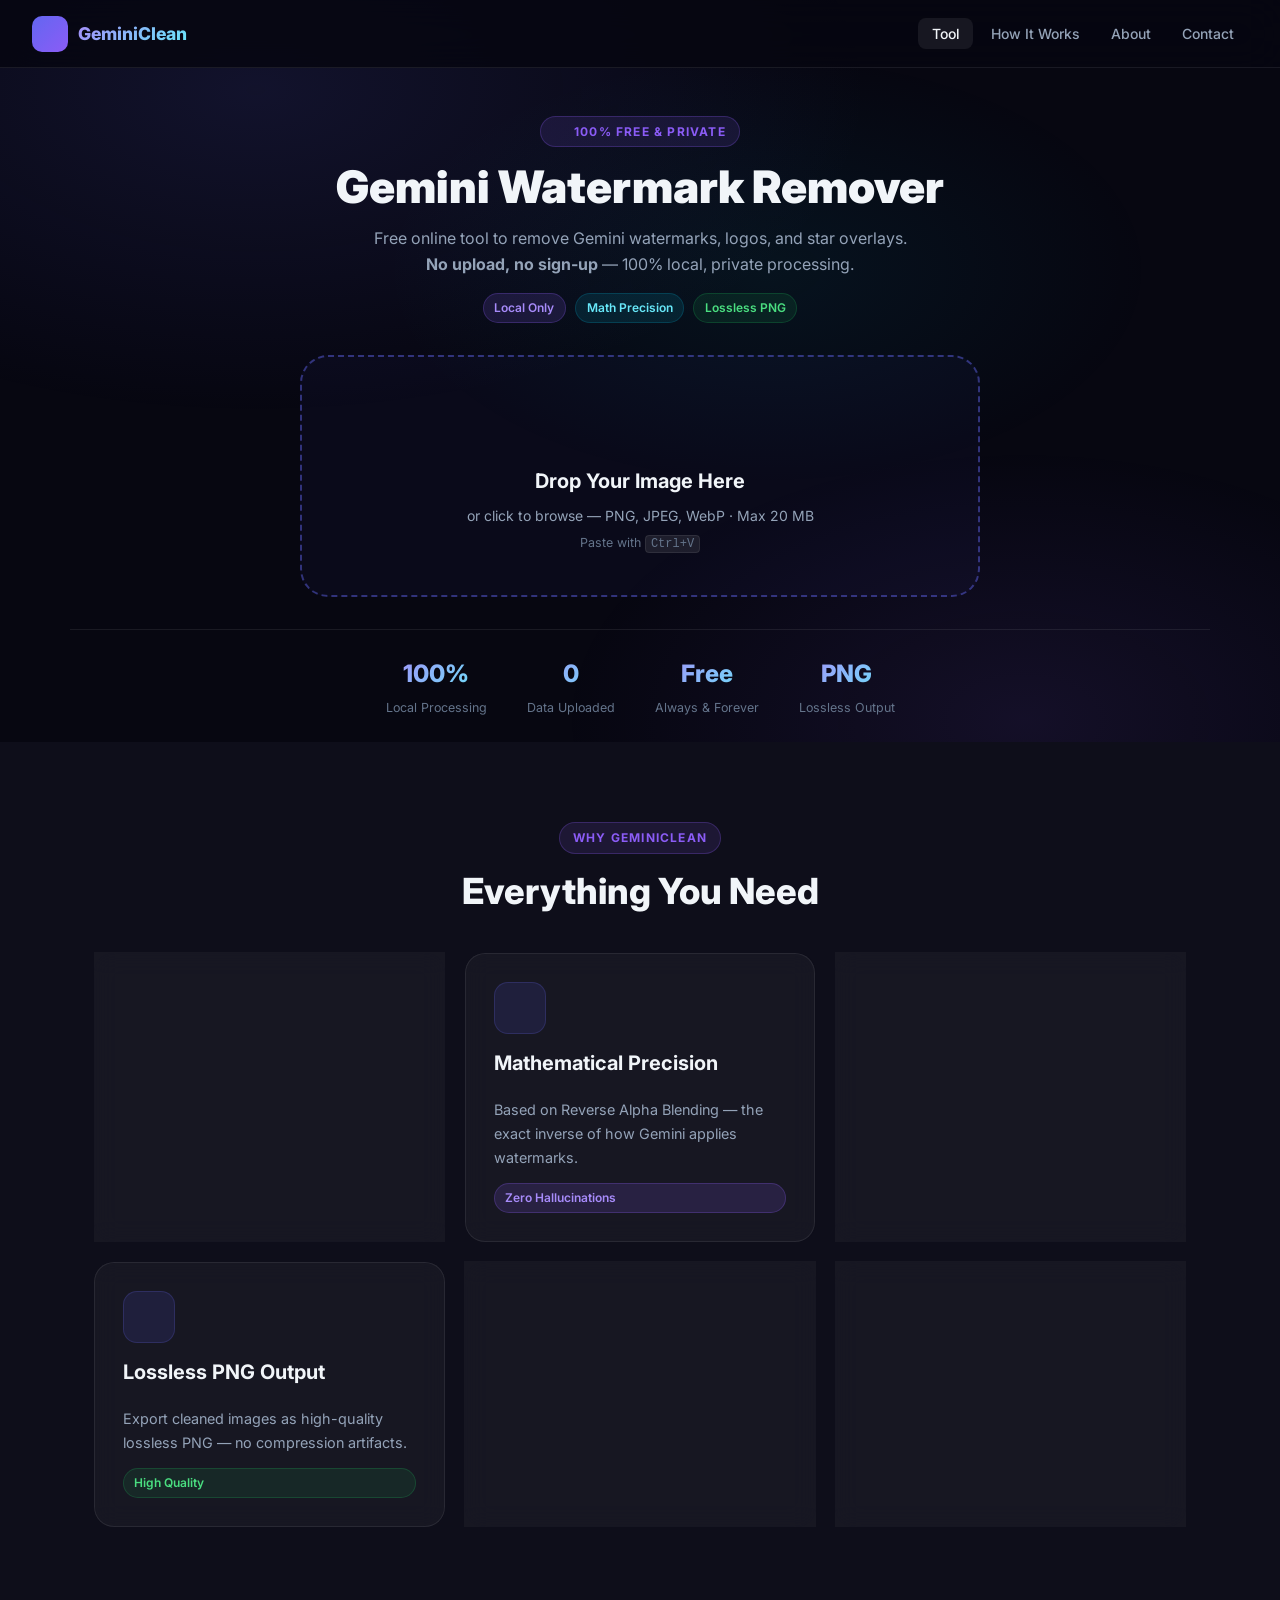
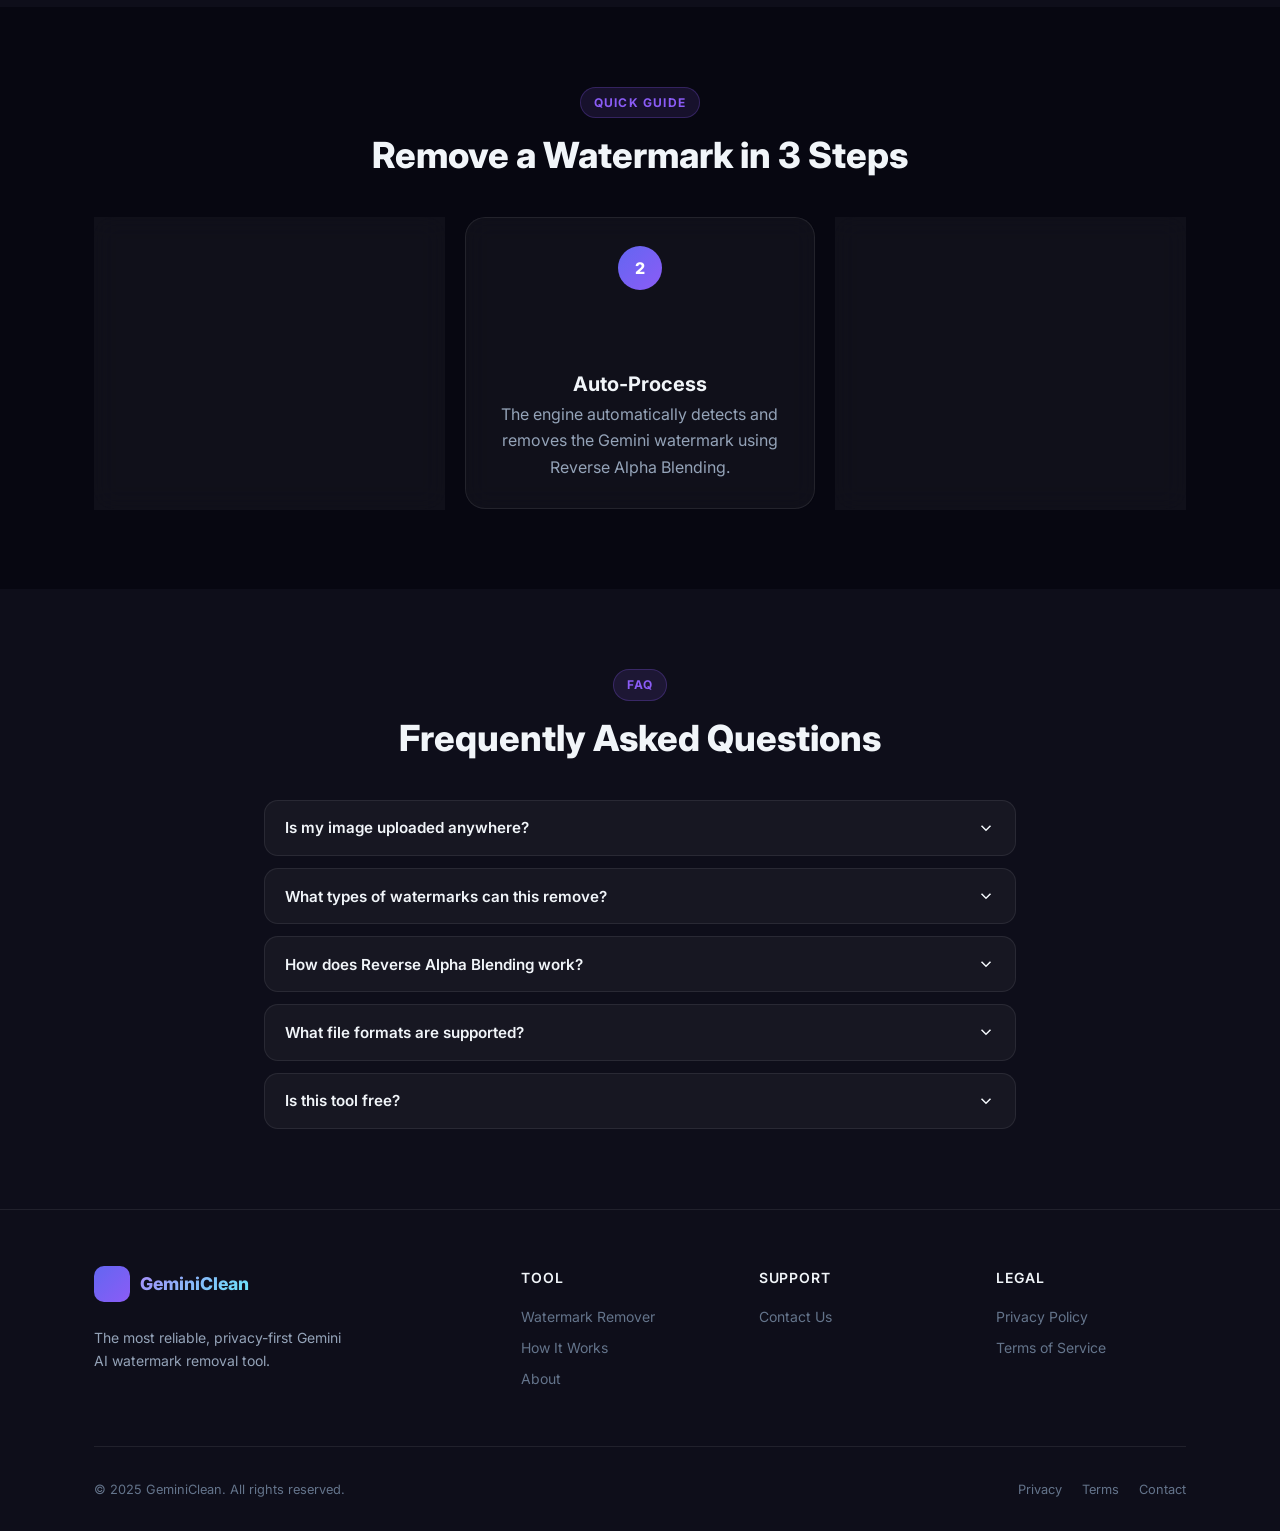
==== commit 17abe2ec: "Add real AdSense publisher ID ca-pub-9664365367053983 to all pages" ====
--- a/index.html
+++ b/index.html
@@ -12,6 +12,21 @@
   <meta property="og:title" content="Gemini Watermark Remover — Free Online Tool" />
   <meta property="og:description" content="Remove Google Gemini AI watermarks instantly. 100% local processing. No uploads. Free." />
   <script type="application/ld+json">{"@context":"https://schema.org","@type":"WebApplication","name":"Gemini Watermark Remover","url":"https://geminiclean.online","description":"Free online tool to remove Google Gemini AI watermarks. 100% client-side.","applicationCategory":"UtilitiesApplication","operatingSystem":"Any","offers":{"@type":"Offer","price":"0","priceCurrency":"USD"}}</script>
+  <!-- Google Search Console Verification -->
+  <meta name="google-site-verification" content="skg64Y8qE4pcV4p6uKr9o5cLgfSqh2nr4iu_rJMawSk" />
+
+  <!-- Google Analytics (GA4) -->
+  <script async src="https://www.googletagmanager.com/gtag/js?id=G-3QYXPDR2HK"></script>
+  <script>
+    window.dataLayer = window.dataLayer || [];
+    function gtag(){dataLayer.push(arguments);}
+    gtag('js', new Date());
+    gtag('config', 'G-3QYXPDR2HK');
+  </script>
+
+  <!-- Google AdSense Auto Ads -->
+  <script async src="https://pagead2.googlesyndication.com/pagead/js/adsbygoogle.js?client=ca-pub-9664365367053983" crossorigin="anonymous"></script>
+
   <link rel="stylesheet" href="css/style.css" />
   <link rel="icon" href="images/favicon.ico" />
   <script src="https://cdn.lordicon.com/lordicon.js"></script>
